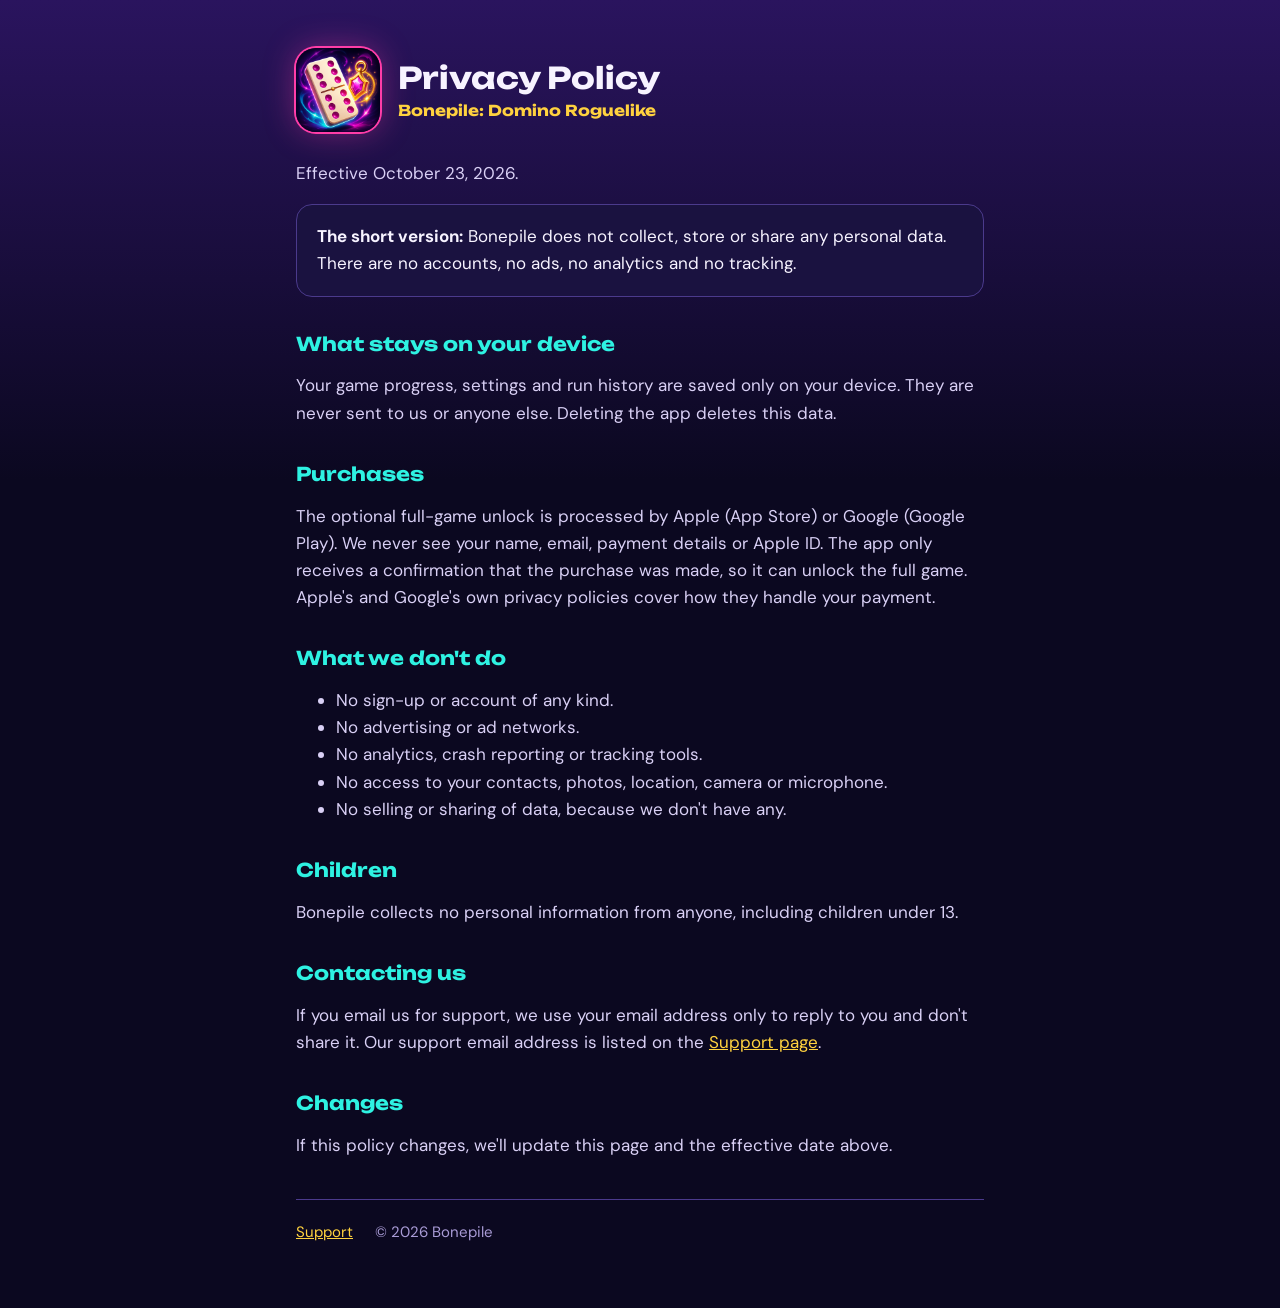
==== privacy.html @ 68d833bb "Add Bonepile support and privacy pages Co-Authored-By: Claude Opus 5.5 (1M context) <noreply@anthrop" ====
<!doctype html>
<html lang="en"><head><meta charset="utf-8"><meta name="viewport" content="width=device-width,initial-scale=1">
<title>Bonepile Privacy Policy</title>
<meta name="description" content="Privacy policy for Bonepile: Domino Roguelike.">
<link rel="icon" href="icon.png">
<link rel="preconnect" href="https://fonts.googleapis.com"><link rel="preconnect" href="https://fonts.gstatic.com" crossorigin>
<link href="https://fonts.googleapis.com/css2?family=DM+Sans:wght@400;500&family=Unbounded:wght@700&display=swap" rel="stylesheet">
<link rel="stylesheet" href="style.css">
</head><body><main>
<header><img src="icon.png" alt="Bonepile app icon"><h1>Privacy Policy<small>Bonepile: Domino Roguelike</small></h1></header>
<p>Effective October 23, 2026.</p>

<div class="card"><strong>The short version:</strong> Bonepile does not collect, store or share any personal data. There are no accounts, no ads, no analytics and no tracking.</div>

<h2>What stays on your device</h2>
<p>Your game progress, settings and run history are saved only on your device. They are never sent to us or anyone else. Deleting the app deletes this data.</p>

<h2>Purchases</h2>
<p>The optional full-game unlock is processed by Apple (App Store) or Google (Google Play). We never see your name, email, payment details or Apple ID. The app only receives a confirmation that the purchase was made, so it can unlock the full game. Apple's and Google's own privacy policies cover how they handle your payment.</p>

<h2>What we don't do</h2>
<ul>
<li>No sign-up or account of any kind.</li>
<li>No advertising or ad networks.</li>
<li>No analytics, crash reporting or tracking tools.</li>
<li>No access to your contacts, photos, location, camera or microphone.</li>
<li>No selling or sharing of data, because we don't have any.</li>
</ul>

<h2>Children</h2>
<p>Bonepile collects no personal information from anyone, including children under 13.</p>

<h2>Contacting us</h2>
<p>If you email us for support, we use your email address only to reply to you and don't share it. <!--CONTACT-->Our support email address is listed on the <a href="index.html">Support page</a>.</p>

<h2>Changes</h2>
<p>If this policy changes, we'll update this page and the effective date above.</p>

<nav><a href="index.html">Support</a> © 2026 Bonepile</nav>
</main></body></html>
---- style.css ----
:root{--ink:#0B0820;--top:#2A145E;--text:#F7F3FF;--dim:#A99BD6;--gold:#FFD23F;--teal:#2EF2E2;--coral:#FF3DA8;--card:#1A1240;--line:#4B3A8C}
*{box-sizing:border-box}
body{margin:0;background:linear-gradient(180deg,var(--top),var(--ink) 480px) var(--ink);color:var(--text);font:17px/1.6 'DM Sans',system-ui,sans-serif}
main{max-width:720px;margin:0 auto;padding:48px 16px 64px}
header{display:flex;align-items:center;gap:18px;margin-bottom:28px}
header img{width:84px;height:84px;border-radius:20px;box-shadow:0 0 0 2px var(--coral),0 0 32px #FF3DA866}
h1,h2{font-family:'Unbounded',system-ui,sans-serif;font-weight:700;line-height:1.2}
h1{font-size:30px;margin:0}
h1 small{display:block;font-size:15px;color:var(--gold);margin-top:6px;font-weight:700}
h2{font-size:19px;margin:36px 0 10px;color:var(--teal)}
p,li{color:#D9D0F5}
a{color:var(--gold)}
.card{background:var(--card);border:1px solid var(--line);border-radius:16px;padding:18px 20px;margin:12px 0}
.card strong{color:var(--text)}
nav{margin-top:40px;padding-top:20px;border-top:1px solid var(--line);font-size:15px;color:var(--dim)}
nav a{margin-right:18px}
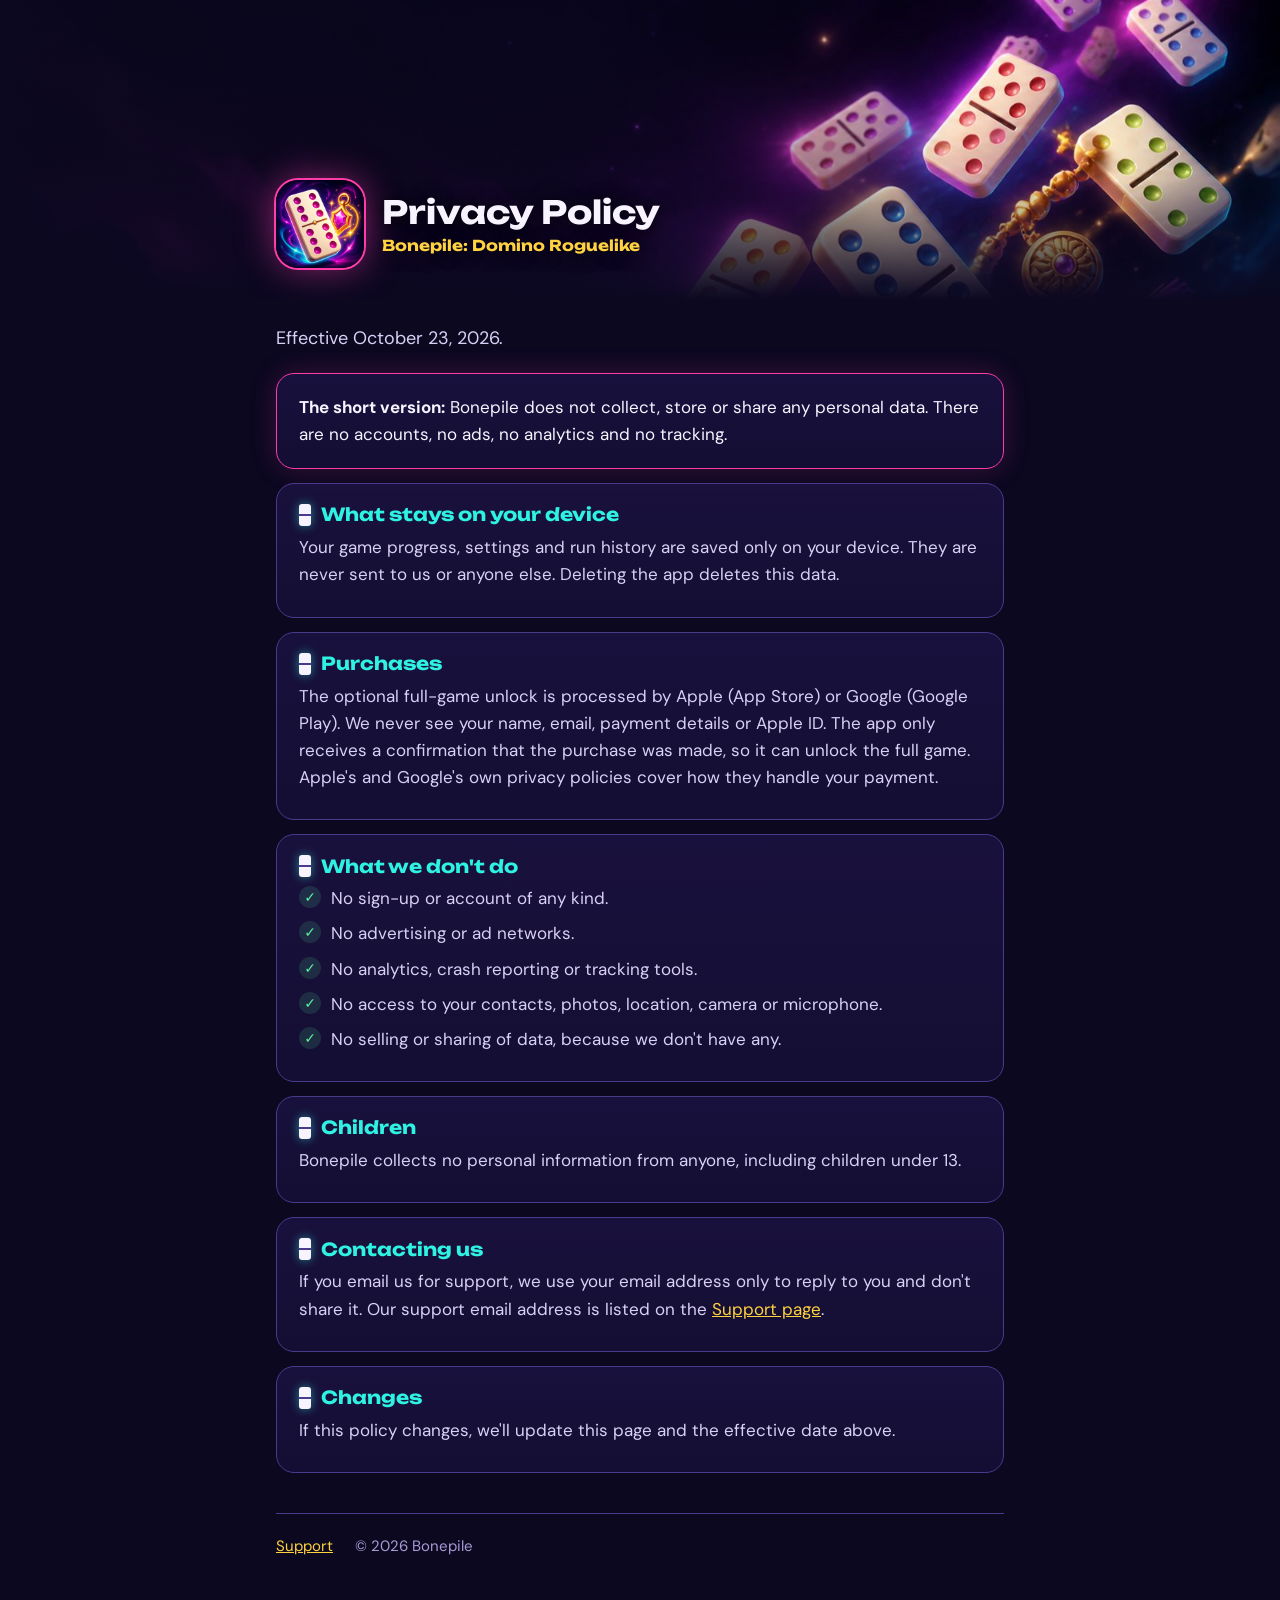
==== commit 99fe3956: "Refresh pages: Canva banner, screenshots, card layout Co-Authored-By: Claude Opus 5.5 (1M context) <" ====
--- a/privacy.html
+++ b/privacy.html
@@ -6,35 +6,29 @@
 <link rel="preconnect" href="https://fonts.googleapis.com"><link rel="preconnect" href="https://fonts.gstatic.com" crossorigin>
 <link href="https://fonts.googleapis.com/css2?family=DM+Sans:wght@400;500&family=Unbounded:wght@700&display=swap" rel="stylesheet">
 <link rel="stylesheet" href="style.css">
-</head><body><main>
-<header><img src="icon.png" alt="Bonepile app icon"><h1>Privacy Policy<small>Bonepile: Domino Roguelike</small></h1></header>
-<p>Effective October 23, 2026.</p>
+</head><body><div class="hero art"><div class="hero-inner"><img src="icon.png" alt="Bonepile app icon"><h1>Privacy Policy<small>Bonepile: Domino Roguelike</small></h1></div></div>
+<main>
+<p class="lead">Effective October 23, 2026.</p>
 
-<div class="card"><strong>The short version:</strong> Bonepile does not collect, store or share any personal data. There are no accounts, no ads, no analytics and no tracking.</div>
+<div class="card glow"><strong>The short version:</strong> Bonepile does not collect, store or share any personal data. There are no accounts, no ads, no analytics and no tracking.</div>
 
-<h2>What stays on your device</h2>
-<p>Your game progress, settings and run history are saved only on your device. They are never sent to us or anyone else. Deleting the app deletes this data.</p>
-
-<h2>Purchases</h2>
-<p>The optional full-game unlock is processed by Apple (App Store) or Google (Google Play). We never see your name, email, payment details or Apple ID. The app only receives a confirmation that the purchase was made, so it can unlock the full game. Apple's and Google's own privacy policies cover how they handle your payment.</p>
-
-<h2>What we don't do</h2>
-<ul>
+<section class="card"><h2>What stays on your device</h2>
+<p>Your game progress, settings and run history are saved only on your device. They are never sent to us or anyone else. Deleting the app deletes this data.</p></section>
+<section class="card"><h2>Purchases</h2>
+<p>The optional full-game unlock is processed by Apple (App Store) or Google (Google Play). We never see your name, email, payment details or Apple ID. The app only receives a confirmation that the purchase was made, so it can unlock the full game. Apple's and Google's own privacy policies cover how they handle your payment.</p></section>
+<section class="card"><h2>What we don't do</h2>
+<ul class="checks">
 <li>No sign-up or account of any kind.</li>
 <li>No advertising or ad networks.</li>
 <li>No analytics, crash reporting or tracking tools.</li>
 <li>No access to your contacts, photos, location, camera or microphone.</li>
 <li>No selling or sharing of data, because we don't have any.</li>
-</ul>
-
-<h2>Children</h2>
-<p>Bonepile collects no personal information from anyone, including children under 13.</p>
-
-<h2>Contacting us</h2>
-<p>If you email us for support, we use your email address only to reply to you and don't share it. <!--CONTACT-->Our support email address is listed on the <a href="index.html">Support page</a>.</p>
-
-<h2>Changes</h2>
-<p>If this policy changes, we'll update this page and the effective date above.</p>
-
+</ul></section>
+<section class="card"><h2>Children</h2>
+<p>Bonepile collects no personal information from anyone, including children under 13.</p></section>
+<section class="card"><h2>Contacting us</h2>
+<p>If you email us for support, we use your email address only to reply to you and don't share it. <!--CONTACT-->Our support email address is listed on the <a href="index.html">Support page</a>.</p></section>
+<section class="card"><h2>Changes</h2>
+<p>If this policy changes, we'll update this page and the effective date above.</p></section>
 <nav><a href="index.html">Support</a> © 2026 Bonepile</nav>
 </main></body></html>
--- a/style.css
+++ b/style.css
@@ -1,16 +1,28 @@
-:root{--ink:#0B0820;--top:#2A145E;--text:#F7F3FF;--dim:#A99BD6;--gold:#FFD23F;--teal:#2EF2E2;--coral:#FF3DA8;--card:#1A1240;--line:#4B3A8C}
+:root{--ink:#0B0820;--top:#2A145E;--text:#F7F3FF;--dim:#A99BD6;--soft:#D9D0F5;--gold:#FFD23F;--teal:#2EF2E2;--coral:#FF3DA8;--card:#1A1240;--line:#4B3A8C}
 *{box-sizing:border-box}
-body{margin:0;background:linear-gradient(180deg,var(--top),var(--ink) 480px) var(--ink);color:var(--text);font:17px/1.6 'DM Sans',system-ui,sans-serif}
-main{max-width:720px;margin:0 auto;padding:48px 16px 64px}
-header{display:flex;align-items:center;gap:18px;margin-bottom:28px}
-header img{width:84px;height:84px;border-radius:20px;box-shadow:0 0 0 2px var(--coral),0 0 32px #FF3DA866}
+html{background:var(--ink)}
+body{margin:0;background:var(--ink);color:var(--text);font:17px/1.6 'DM Sans',system-ui,sans-serif}
+.hero{position:relative;min-height:300px;display:flex;align-items:flex-end;background:linear-gradient(120deg,#2A145E,#0B0820 70%);background-size:cover;background-position:center right;overflow:hidden}
+.hero.art{background-image:linear-gradient(90deg,#0B0820ee 0%,#0B0820aa 45%,#0B082000 75%),linear-gradient(0deg,#0B0820 0%,#0B082000 40%),url(banner.jpg)}
+.hero-inner{width:100%;max-width:760px;margin:0 auto;padding:56px 16px 32px;display:flex;align-items:center;gap:18px}
+.hero img{width:88px;height:88px;border-radius:22px;box-shadow:0 0 0 2px var(--coral),0 0 36px #FF3DA888;flex:none}
+main{max-width:760px;margin:0 auto;padding:8px 16px 64px}
 h1,h2{font-family:'Unbounded',system-ui,sans-serif;font-weight:700;line-height:1.2}
-h1{font-size:30px;margin:0}
-h1 small{display:block;font-size:15px;color:var(--gold);margin-top:6px;font-weight:700}
-h2{font-size:19px;margin:36px 0 10px;color:var(--teal)}
-p,li{color:#D9D0F5}
+h1{font-size:32px;margin:0;text-shadow:0 2px 18px #000}
+h1 small{display:block;font-size:15px;color:var(--gold);margin-top:6px}
+h2{font-size:18px;margin:0 0 8px;color:var(--teal);display:flex;align-items:center;gap:10px}
+h2::before{content:"";flex:none;width:12px;height:22px;border-radius:3px;background:linear-gradient(var(--text) 0 45%,var(--line) 45% 55%,var(--text) 55%);box-shadow:0 0 10px #2EF2E288}
+p,li{color:var(--soft);margin:0 0 8px}
 a{color:var(--gold)}
-.card{background:var(--card);border:1px solid var(--line);border-radius:16px;padding:18px 20px;margin:12px 0}
+.lead{font-size:18px;margin:16px 0 20px}
+.card{background:linear-gradient(180deg,#22175099,#1A124099);border:1px solid var(--line);border-radius:18px;padding:20px 22px;margin:14px 0}
+.card.glow{border-color:var(--coral);box-shadow:0 0 28px #FF3DA833}
 .card strong{color:var(--text)}
+.shots{display:flex;gap:12px;overflow-x:auto;padding:6px 2px 14px;margin:6px -16px 10px;padding-left:16px;scroll-snap-type:x mandatory}
+.shots img{width:150px;height:auto;border-radius:16px;border:1px solid var(--line);scroll-snap-align:start;flex:none}
+ul.checks{list-style:none;padding:0;margin:0}
+ul.checks li{position:relative;padding-left:32px;margin:8px 0}
+ul.checks li::before{content:"✓";position:absolute;left:0;top:1px;width:22px;height:22px;border-radius:50%;background:#5CF2A022;color:#5CF2A0;font-weight:700;font-size:14px;display:grid;place-items:center}
 nav{margin-top:40px;padding-top:20px;border-top:1px solid var(--line);font-size:15px;color:var(--dim)}
 nav a{margin-right:18px}
+@media (min-width:700px){.shots{overflow:visible;margin:6px 0 10px;padding:6px 0 14px}.shots img{width:calc((100% - 48px)/5)}}
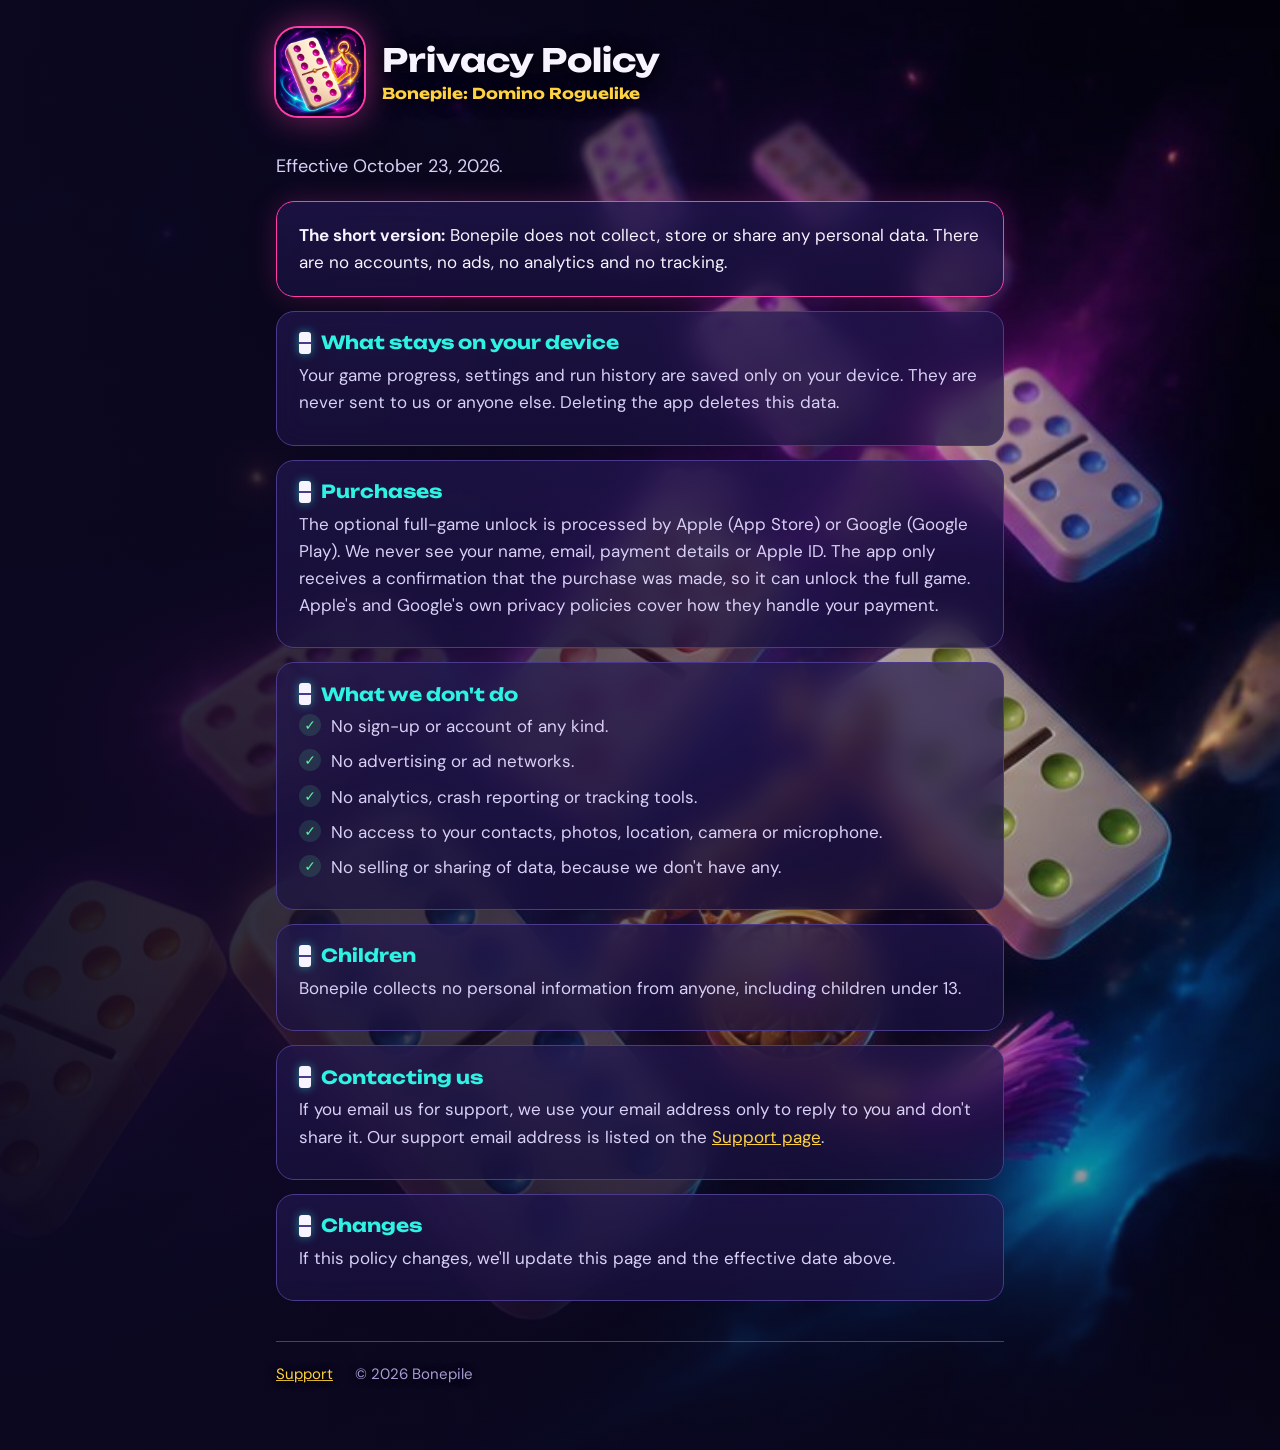
==== commit 3f208f20: "Version the stylesheet link so browsers pick up style changes Co-Authored-By: Claude Opus 5.5 (1M co" ====
--- a/privacy.html
+++ b/privacy.html
@@ -5,7 +5,7 @@
 <link rel="icon" href="icon.png">
 <link rel="preconnect" href="https://fonts.googleapis.com"><link rel="preconnect" href="https://fonts.gstatic.com" crossorigin>
 <link href="https://fonts.googleapis.com/css2?family=DM+Sans:wght@400;500&family=Unbounded:wght@700&display=swap" rel="stylesheet">
-<link rel="stylesheet" href="style.css">
+<link rel="stylesheet" href="style.css?v=4">
 </head><body><div class="hero art"><div class="hero-inner"><img src="icon.png" alt="Bonepile app icon"><h1>Privacy Policy<small>Bonepile: Domino Roguelike</small></h1></div></div>
 <main>
 <p class="lead">Effective October 23, 2026.</p>
--- a/style.css
+++ b/style.css
@@ -1,10 +1,12 @@
 :root{--ink:#0B0820;--top:#2A145E;--text:#F7F3FF;--dim:#A99BD6;--soft:#D9D0F5;--gold:#FFD23F;--teal:#2EF2E2;--coral:#FF3DA8;--card:#1A1240;--line:#4B3A8C}
 *{box-sizing:border-box}
 html{background:var(--ink)}
-body{margin:0;background:var(--ink);color:var(--text);font:17px/1.6 'DM Sans',system-ui,sans-serif}
-.hero{position:relative;min-height:300px;display:flex;align-items:flex-end;background:linear-gradient(120deg,#2A145E,#0B0820 70%);background-size:cover;background-position:center right;overflow:hidden}
-.hero.art{background-image:linear-gradient(90deg,#0B0820ee 0%,#0B0820aa 45%,#0B082000 75%),linear-gradient(0deg,#0B0820 0%,#0B082000 40%),url(banner.jpg)}
-.hero-inner{width:100%;max-width:760px;margin:0 auto;padding:56px 16px 32px;display:flex;align-items:center;gap:18px}
+body{margin:0;background:transparent;color:var(--text);font:17px/1.6 'DM Sans',system-ui,sans-serif}
+.hero{position:relative;display:flex;align-items:flex-end}
+body::before{content:"";position:fixed;inset:0;z-index:-2;background:#0B0820 url(banner.jpg) right top/cover no-repeat}
+body::after{content:"";position:fixed;inset:0;z-index:-1;background:linear-gradient(90deg,#0B0820e6 0%,#0B0820a0 45%,#0B082040 80%),linear-gradient(180deg,#0B082000 0%,#0B082066 35%,#0B0820b0 100%)}
+@media (max-width:699px){body::before{background-position:72% top}body::after{background:linear-gradient(180deg,#0B082030 0%,#0B0820b8 40%,#0B0820d0 100%)}}
+.hero-inner{width:100%;max-width:760px;margin:0 auto;padding:28px 16px 12px;display:flex;align-items:center;gap:18px}
 .hero img{width:88px;height:88px;border-radius:22px;box-shadow:0 0 0 2px var(--coral),0 0 36px #FF3DA888;flex:none}
 main{max-width:760px;margin:0 auto;padding:8px 16px 64px}
 h1,h2{font-family:'Unbounded',system-ui,sans-serif;font-weight:700;line-height:1.2}
@@ -15,7 +17,7 @@
 p,li{color:var(--soft);margin:0 0 8px}
 a{color:var(--gold)}
 .lead{font-size:18px;margin:16px 0 20px}
-.card{background:linear-gradient(180deg,#22175099,#1A124099);border:1px solid var(--line);border-radius:18px;padding:20px 22px;margin:14px 0}
+.card{background:linear-gradient(180deg,#221750b3,#1A1240b3);-webkit-backdrop-filter:blur(14px);backdrop-filter:blur(14px);border:1px solid var(--line);border-radius:18px;padding:20px 22px;margin:14px 0}
 .card.glow{border-color:var(--coral);box-shadow:0 0 28px #FF3DA833}
 .card strong{color:var(--text)}
 .shots{display:flex;gap:12px;overflow-x:auto;padding:6px 2px 14px;margin:6px -16px 10px;padding-left:16px;scroll-snap-type:x mandatory}
@@ -23,6 +25,11 @@
 ul.checks{list-style:none;padding:0;margin:0}
 ul.checks li{position:relative;padding-left:32px;margin:8px 0}
 ul.checks li::before{content:"✓";position:absolute;left:0;top:1px;width:22px;height:22px;border-radius:50%;background:#5CF2A022;color:#5CF2A0;font-weight:700;font-size:14px;display:grid;place-items:center}
-nav{margin-top:40px;padding-top:20px;border-top:1px solid var(--line);font-size:15px;color:var(--dim)}
+nav{margin-top:40px;text-shadow:0 1px 8px #000;padding-top:20px;border-top:1px solid var(--line);font-size:15px;color:var(--dim)}
 nav a{margin-right:18px}
 @media (min-width:700px){.shots{overflow:visible;margin:6px 0 10px;padding:6px 0 14px}.shots img{width:calc((100% - 48px)/5)}}
+@media (min-width:700px){
+body{position:relative;min-height:100vh}
+body::before{position:absolute;inset:0;background:#0B0820 url(banner.jpg) right top/auto 100% no-repeat}
+body::after{position:absolute;inset:0;background:linear-gradient(90deg,#0B0820f0 0%,#0B0820c0 38%,#0B082055 70%,#0B082030 100%),linear-gradient(180deg,#0B082000 0%,#0B082000 70%,#0B0820a0 100%)}
+}
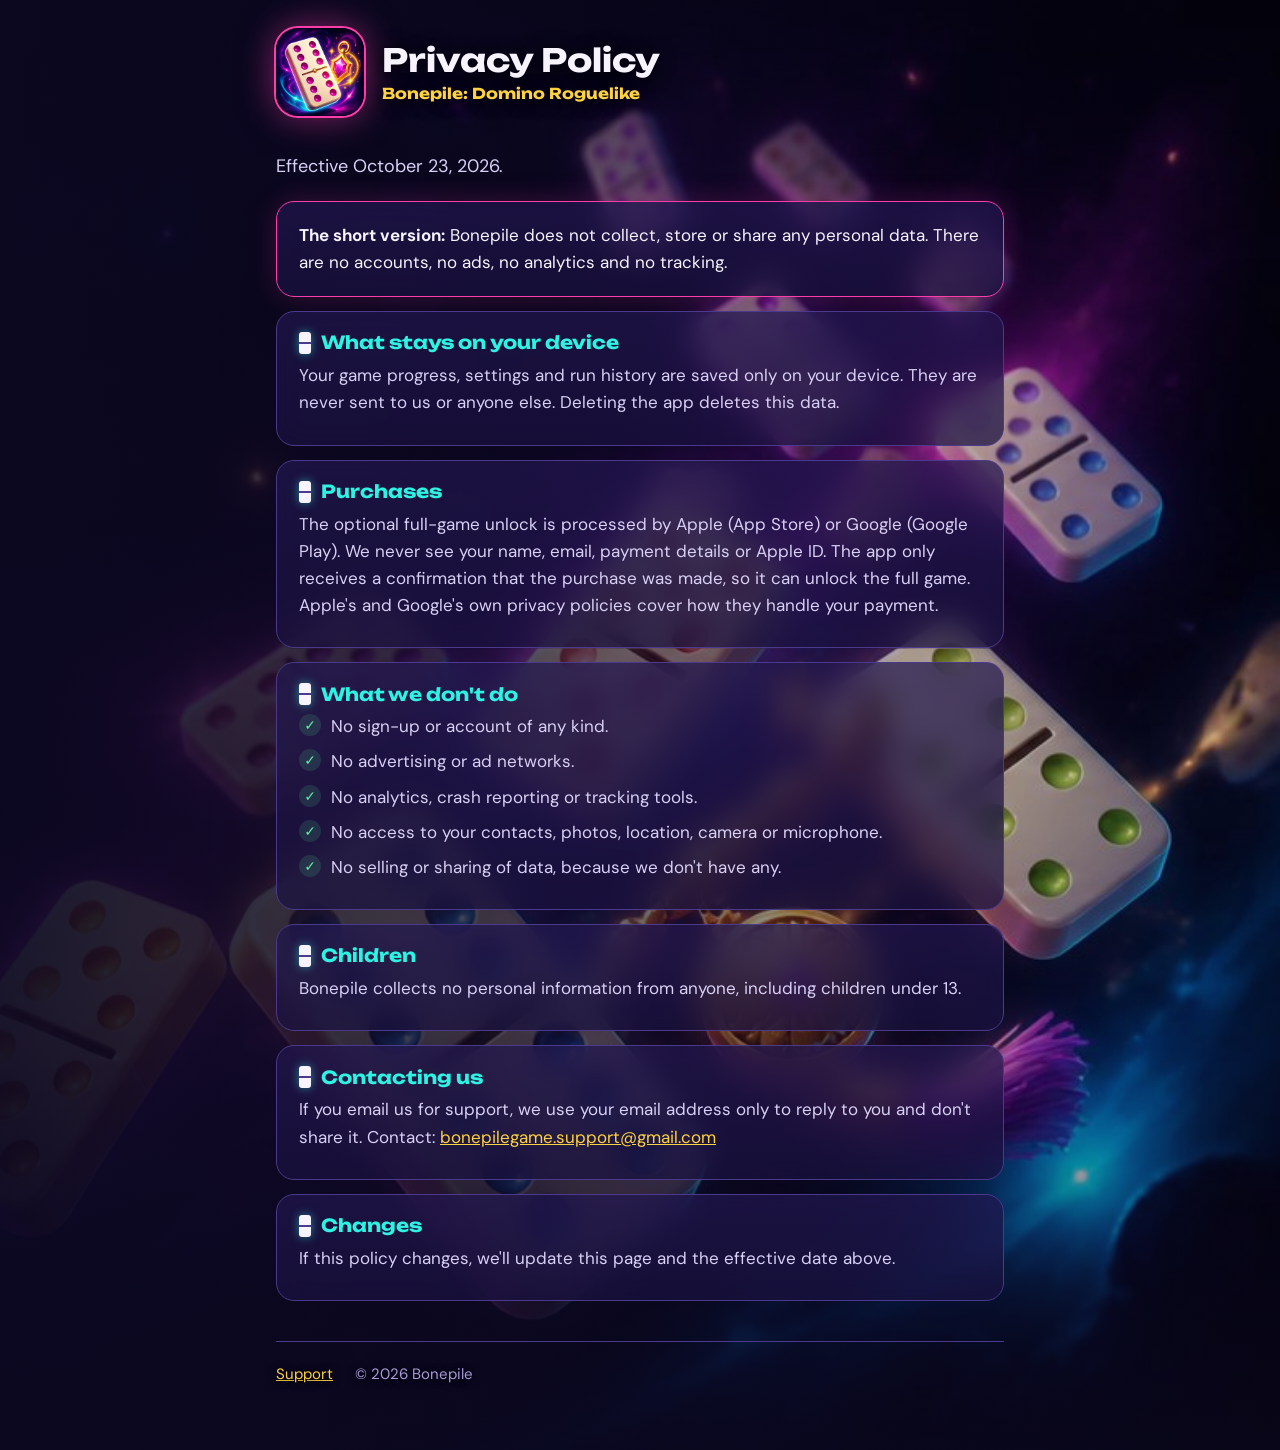
==== commit f41597bd: "Add the support email Co-Authored-By: Claude Opus 5.5 (1M context) <noreply@anthropic.com> Claude-Se" ====
--- a/privacy.html
+++ b/privacy.html
@@ -27,7 +27,7 @@
 <section class="card"><h2>Children</h2>
 <p>Bonepile collects no personal information from anyone, including children under 13.</p></section>
 <section class="card"><h2>Contacting us</h2>
-<p>If you email us for support, we use your email address only to reply to you and don't share it. <!--CONTACT-->Our support email address is listed on the <a href="index.html">Support page</a>.</p></section>
+<p>If you email us for support, we use your email address only to reply to you and don't share it. Contact: <a href="mailto:bonepilegame.support@gmail.com?subject=Bonepile%20privacy">bonepilegame.support@gmail.com</a></p></section>
 <section class="card"><h2>Changes</h2>
 <p>If this policy changes, we'll update this page and the effective date above.</p></section>
 <nav><a href="index.html">Support</a> © 2026 Bonepile</nav>
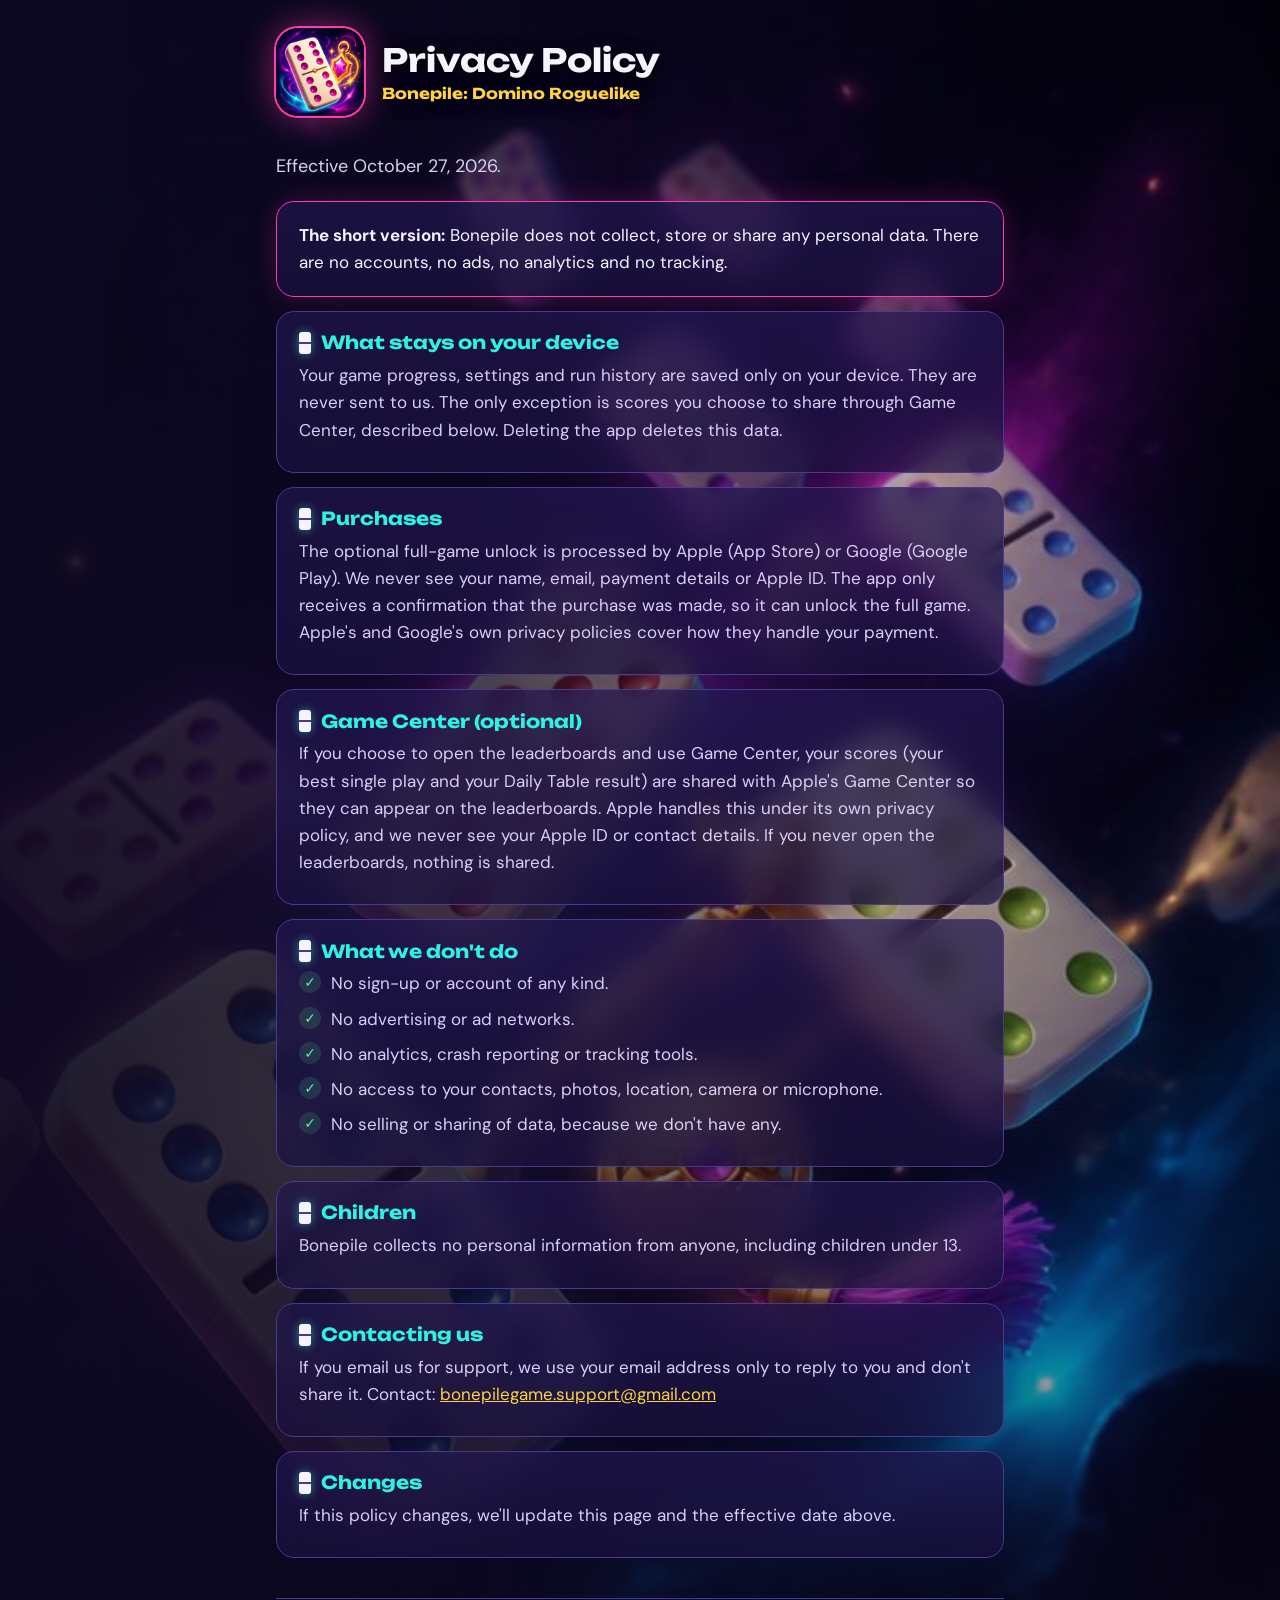
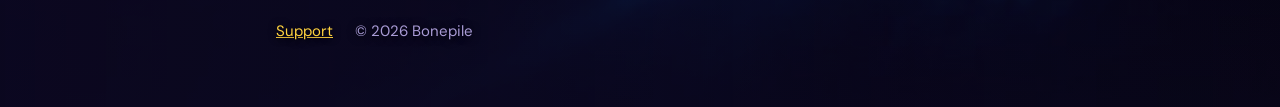
==== commit 7033fac2: "Add an optional Game Center section to the privacy policy Co-Authored-By: Claude Opus 5.5 <noreply@a" ====
--- a/privacy.html
+++ b/privacy.html
@@ -8,14 +8,16 @@
 <link rel="stylesheet" href="style.css?v=4">
 </head><body><div class="hero art"><div class="hero-inner"><img src="icon.png" alt="Bonepile app icon"><h1>Privacy Policy<small>Bonepile: Domino Roguelike</small></h1></div></div>
 <main>
-<p class="lead">Effective October 23, 2026.</p>
+<p class="lead">Effective October 27, 2026.</p>
 
 <div class="card glow"><strong>The short version:</strong> Bonepile does not collect, store or share any personal data. There are no accounts, no ads, no analytics and no tracking.</div>
 
 <section class="card"><h2>What stays on your device</h2>
-<p>Your game progress, settings and run history are saved only on your device. They are never sent to us or anyone else. Deleting the app deletes this data.</p></section>
+<p>Your game progress, settings and run history are saved only on your device. They are never sent to us. The only exception is scores you choose to share through Game Center, described below. Deleting the app deletes this data.</p></section>
 <section class="card"><h2>Purchases</h2>
 <p>The optional full-game unlock is processed by Apple (App Store) or Google (Google Play). We never see your name, email, payment details or Apple ID. The app only receives a confirmation that the purchase was made, so it can unlock the full game. Apple's and Google's own privacy policies cover how they handle your payment.</p></section>
+<section class="card"><h2>Game Center (optional)</h2>
+<p>If you choose to open the leaderboards and use Game Center, your scores (your best single play and your Daily Table result) are shared with Apple's Game Center so they can appear on the leaderboards. Apple handles this under its own privacy policy, and we never see your Apple ID or contact details. If you never open the leaderboards, nothing is shared.</p></section>
 <section class="card"><h2>What we don't do</h2>
 <ul class="checks">
 <li>No sign-up or account of any kind.</li>
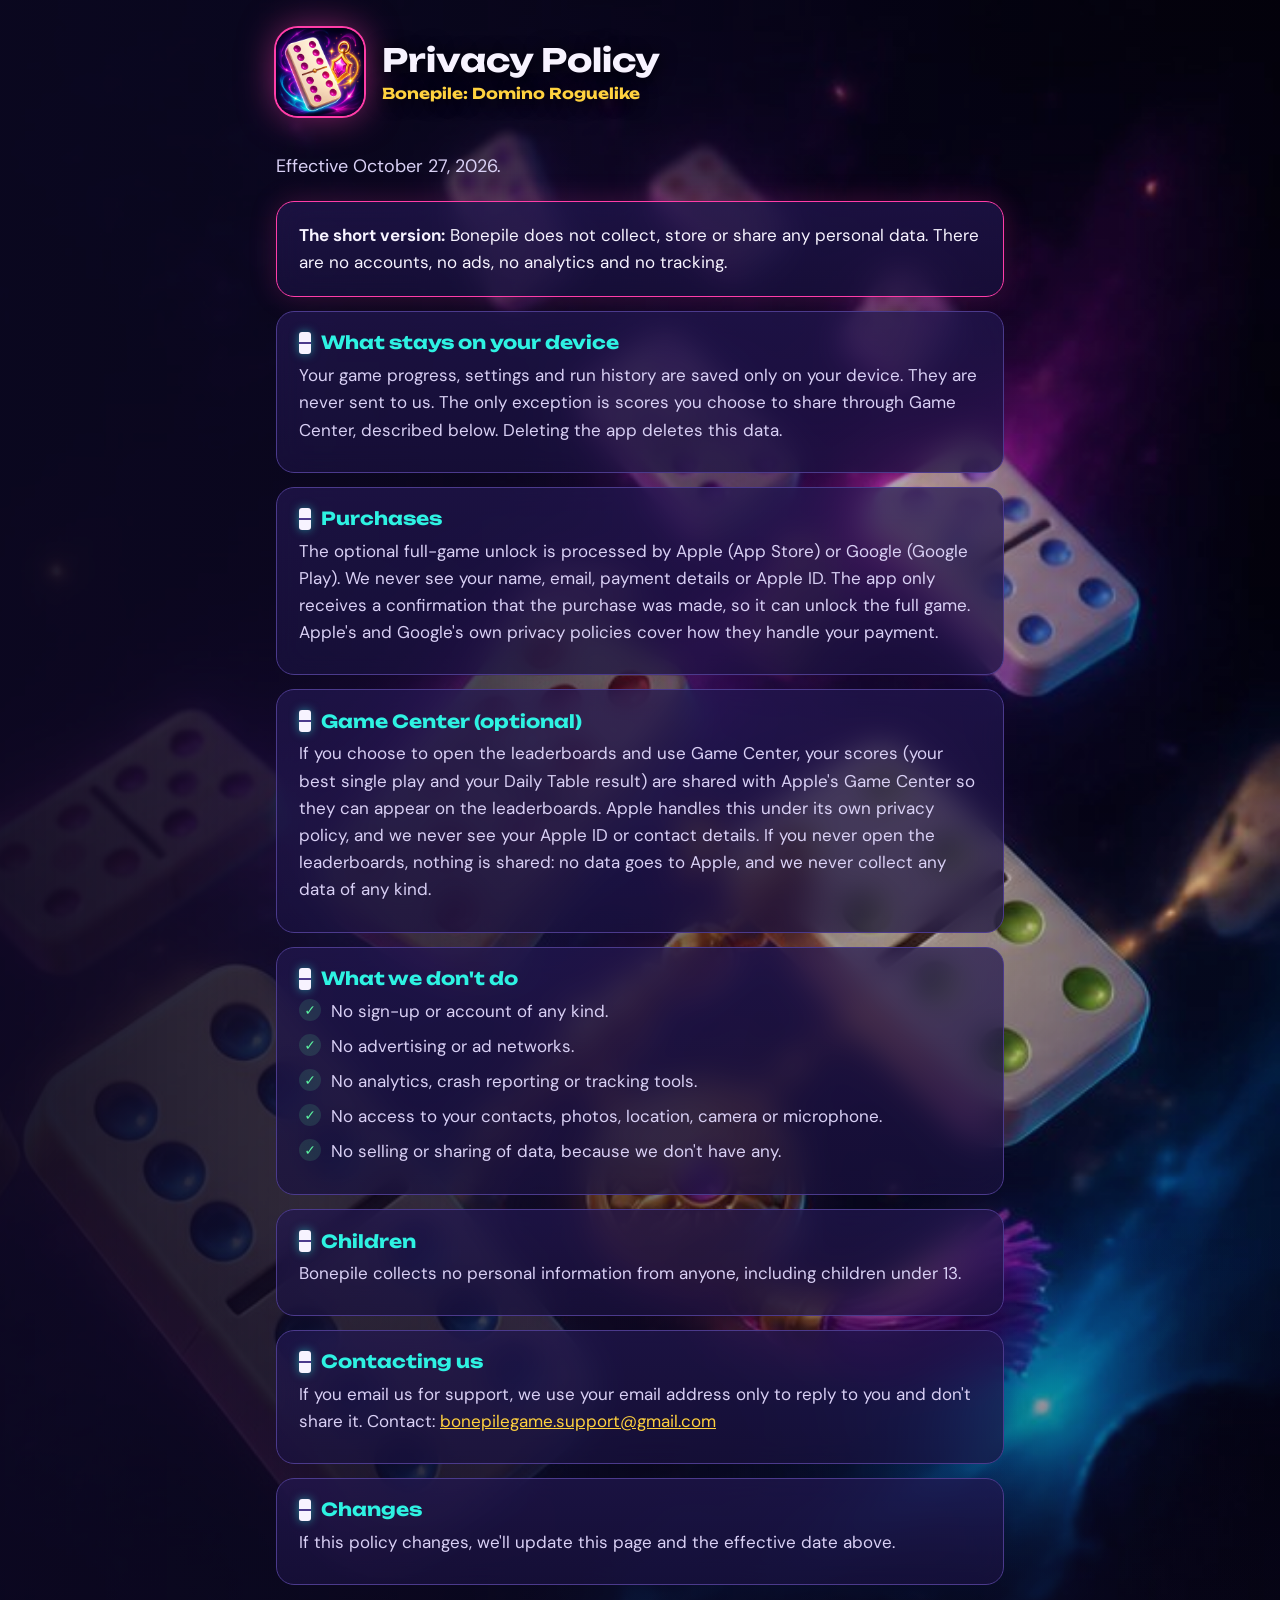
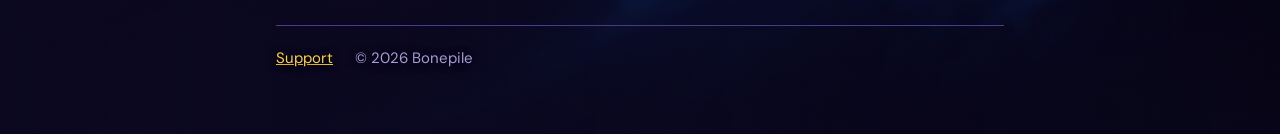
==== commit f0442d40: "Clarify Game Center privacy sentence Co-Authored-By: Claude Opus 5.5 <noreply@anthropic.com> Claude-" ====
--- a/privacy.html
+++ b/privacy.html
@@ -17,7 +17,7 @@
 <section class="card"><h2>Purchases</h2>
 <p>The optional full-game unlock is processed by Apple (App Store) or Google (Google Play). We never see your name, email, payment details or Apple ID. The app only receives a confirmation that the purchase was made, so it can unlock the full game. Apple's and Google's own privacy policies cover how they handle your payment.</p></section>
 <section class="card"><h2>Game Center (optional)</h2>
-<p>If you choose to open the leaderboards and use Game Center, your scores (your best single play and your Daily Table result) are shared with Apple's Game Center so they can appear on the leaderboards. Apple handles this under its own privacy policy, and we never see your Apple ID or contact details. If you never open the leaderboards, nothing is shared.</p></section>
+<p>If you choose to open the leaderboards and use Game Center, your scores (your best single play and your Daily Table result) are shared with Apple's Game Center so they can appear on the leaderboards. Apple handles this under its own privacy policy, and we never see your Apple ID or contact details. If you never open the leaderboards, nothing is shared: no data goes to Apple, and we never collect any data of any kind.</p></section>
 <section class="card"><h2>What we don't do</h2>
 <ul class="checks">
 <li>No sign-up or account of any kind.</li>
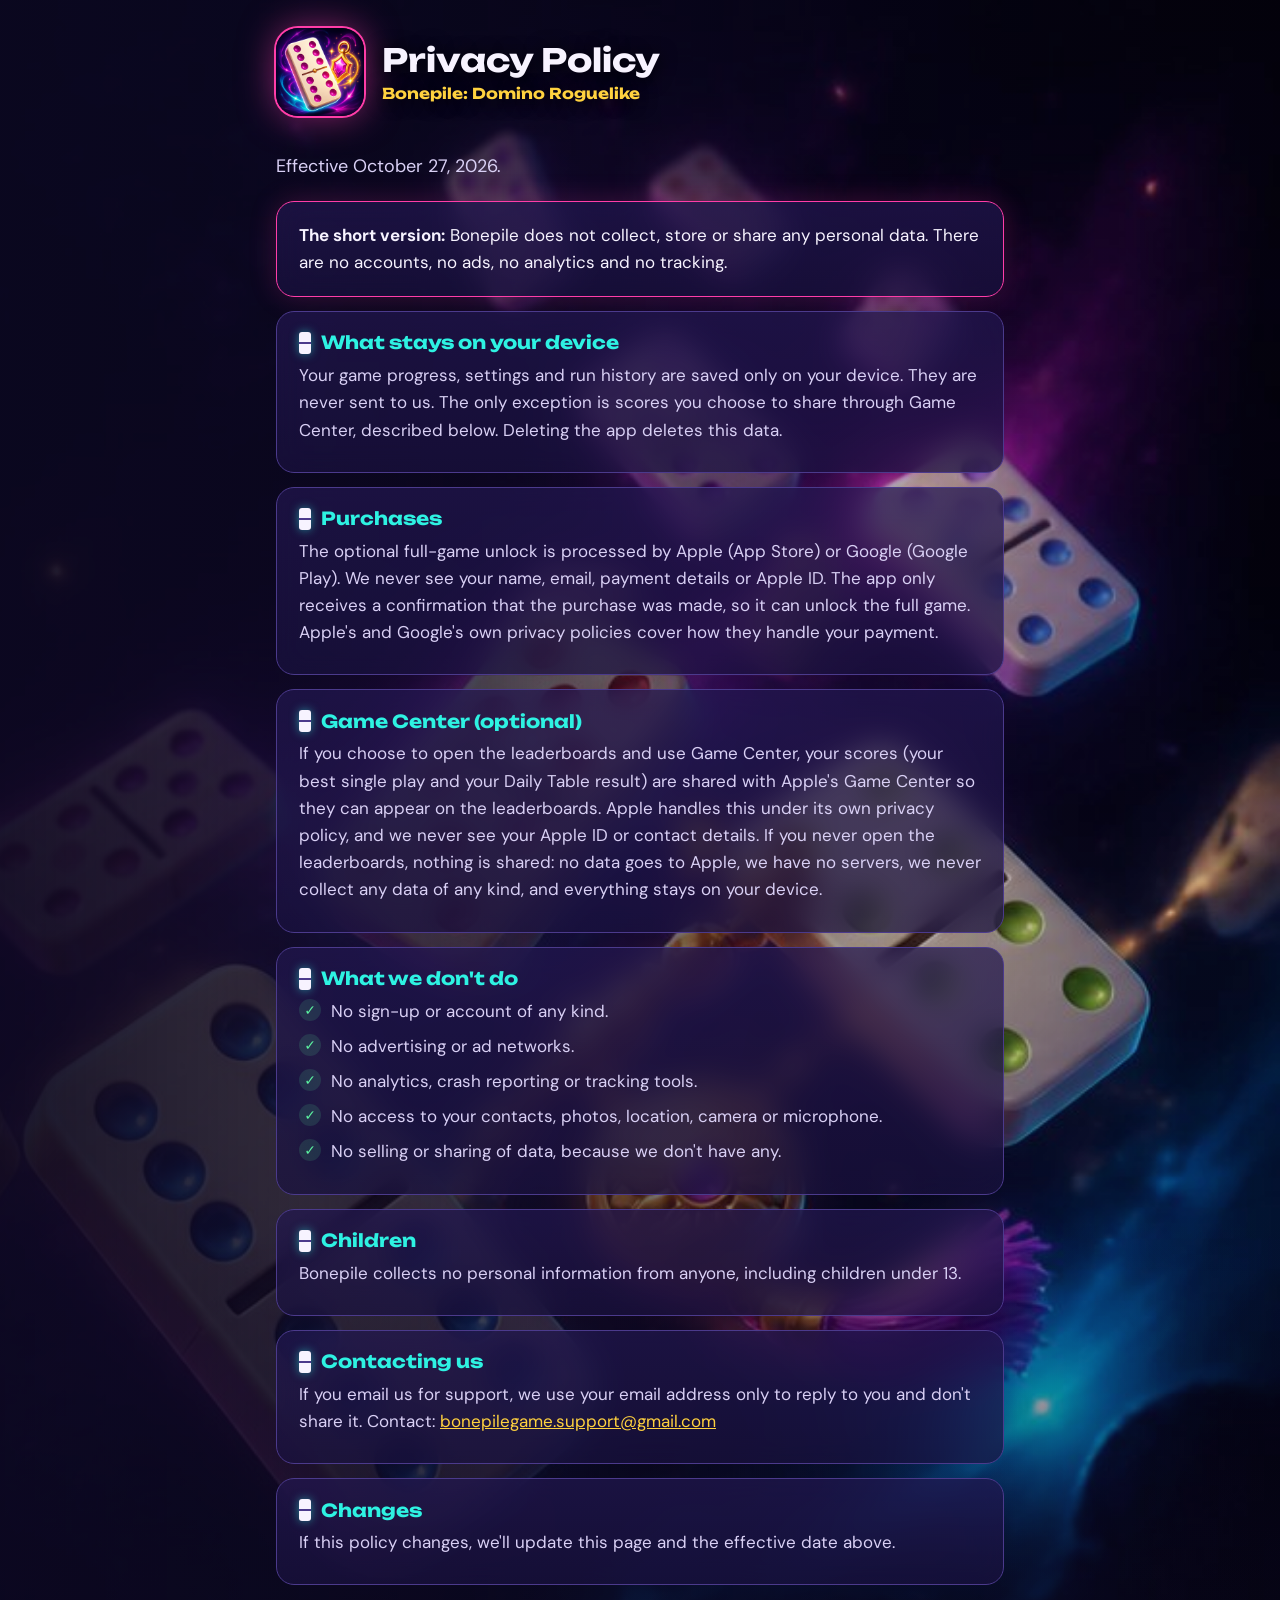
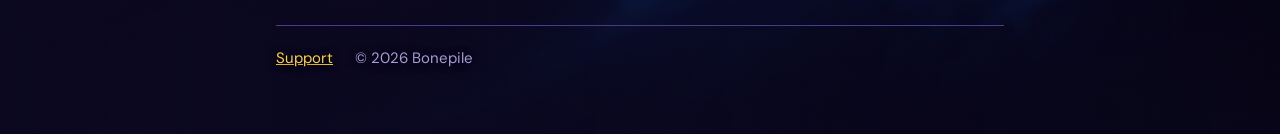
==== commit 1a065a23: "Reword Game Center privacy sentence Co-Authored-By: Claude Opus 5.5 <noreply@anthropic.com> Claude-S" ====
--- a/privacy.html
+++ b/privacy.html
@@ -17,7 +17,7 @@
 <section class="card"><h2>Purchases</h2>
 <p>The optional full-game unlock is processed by Apple (App Store) or Google (Google Play). We never see your name, email, payment details or Apple ID. The app only receives a confirmation that the purchase was made, so it can unlock the full game. Apple's and Google's own privacy policies cover how they handle your payment.</p></section>
 <section class="card"><h2>Game Center (optional)</h2>
-<p>If you choose to open the leaderboards and use Game Center, your scores (your best single play and your Daily Table result) are shared with Apple's Game Center so they can appear on the leaderboards. Apple handles this under its own privacy policy, and we never see your Apple ID or contact details. If you never open the leaderboards, nothing is shared: no data goes to Apple, and we never collect any data of any kind.</p></section>
+<p>If you choose to open the leaderboards and use Game Center, your scores (your best single play and your Daily Table result) are shared with Apple's Game Center so they can appear on the leaderboards. Apple handles this under its own privacy policy, and we never see your Apple ID or contact details. If you never open the leaderboards, nothing is shared: no data goes to Apple, we have no servers, we never collect any data of any kind, and everything stays on your device.</p></section>
 <section class="card"><h2>What we don't do</h2>
 <ul class="checks">
 <li>No sign-up or account of any kind.</li>
